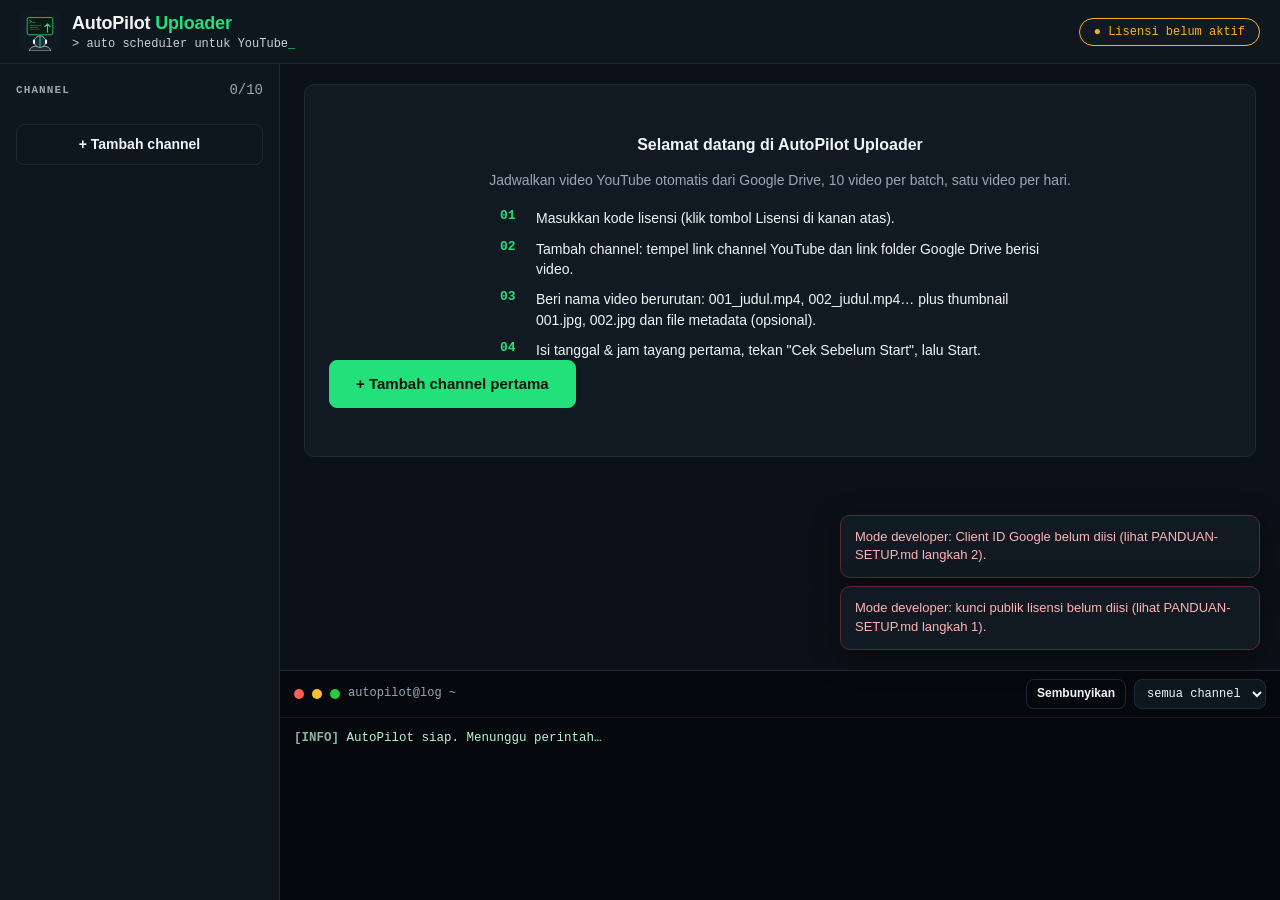
==== index.html @ 2e7df67a "Add files via upload" ====
<!doctype html>
<html lang="id">
<head>
  <meta charset="utf-8">
  <meta name="viewport" content="width=device-width, initial-scale=1, viewport-fit=cover">
  <meta http-equiv="Content-Security-Policy" content="default-src 'self'; script-src 'self' https://accounts.google.com/gsi/client; style-src 'self' https://accounts.google.com/gsi/style; connect-src 'self' https://www.googleapis.com https://content.googleapis.com https://oauth2.googleapis.com https://accounts.google.com https://*.googleusercontent.com; frame-src https://accounts.google.com; img-src 'self' data: https://*.ggpht.com https://*.ytimg.com https://*.googleusercontent.com; object-src 'none'; base-uri 'none'; form-action 'none'">
  <title>AutoPilot Uploader</title>
  <link rel="stylesheet" href="styles.css">
</head>
<body>
  <div id="app" class="app">
    <header class="topbar">
      <div class="brand">
        <span id="logo" class="logo" aria-hidden="true"></span>
        <div>
          <div class="brand-name">AutoPilot <span class="accent">Uploader</span></div>
          <div class="brand-tag mono">&gt; auto scheduler untuk YouTube<span class="cursor">_</span></div>
        </div>
      </div>
      <div class="topbar-right">
        <button id="license-badge" class="badge" type="button">Lisensi</button>
      </div>
    </header>
    <aside class="sidebar" aria-label="Daftar channel">
      <div class="sidebar-head">
        <span class="label">CHANNEL</span>
        <span id="channel-count" class="mono muted"></span>
      </div>
      <nav id="channel-list" class="channel-list"></nav>
      <button id="add-channel" class="btn btn-ghost add-channel" type="button">+ Tambah channel</button>
      <label class="setting-row">
        <input id="open-at-login" type="checkbox">
        <span>Buka otomatis saat Windows menyala (untuk pengingat batch)</span>
      </label>
    </aside>
    <main id="main" class="main"></main>
    <section class="terminal" aria-label="Log proses">
      <div class="terminal-head">
        <span class="dot red"></span><span class="dot amber"></span><span class="dot green"></span>
        <span class="mono muted terminal-title">autopilot@log ~ </span>
        <button id="log-toggle" class="btn btn-ghost log-toggle" type="button" aria-expanded="true" aria-controls="log">Sembunyikan</button>
        <select id="log-filter" class="mono" aria-label="Filter log"></select>
      </div>
      <div id="log" class="log mono" role="log" aria-live="polite"></div>
    </section>
  </div>
  <div id="modal-root"></div>
  <div id="toast-root" class="toast-root" aria-live="assertive"></div>
  <script src="https://accounts.google.com/gsi/client" async></script>
  <script src="app.js"></script>
</body>
</html>
---- styles.css ----
:root {
  --bg: #0B1118;
  --panel: #111A23;
  --panel-2: #0E161E;
  --line: #1E2A36;
  --text: #F2F5F7;
  --muted: #9AA7B4;
  --accent: #22E07A;
  --accent-dim: #0A1A12;
  --warn: #FFB020;
  --error: #FF6B6B;
  --info: #5CC8FF;
  --radius: 10px;
  --mono: "Cascadia Mono", Consolas, "JetBrains Mono", "Courier New", monospace;
  --sans: "Segoe UI", Roboto, "Helvetica Neue", Arial, sans-serif;
}

* { box-sizing: border-box; }
html, body { margin: 0; height: 100%; background: var(--bg); color: var(--text); font: 14px/1.45 var(--sans); }
.mono { font-family: var(--mono); }
.muted { color: var(--muted); }
.accent { color: var(--accent); }
.label { font: 600 11px var(--mono); letter-spacing: .1em; color: var(--muted); }
button, input, select, textarea { font: inherit; color: inherit; }
:focus-visible { outline: 2px solid var(--accent); outline-offset: 2px; }

.app {
  display: grid;
  grid-template-columns: 280px minmax(0, 1fr);
  grid-template-rows: 64px minmax(0, 1fr) 230px;
  grid-template-areas: "top top" "side main" "side term";
  height: 100vh;
}

/* --- topbar --- */
.topbar { grid-area: top; display: flex; align-items: center; justify-content: space-between; padding: 0 20px; border-bottom: 1px solid var(--line); background: var(--panel-2); }
.brand { display: flex; align-items: center; gap: 12px; }
.logo svg { width: 40px; height: 40px; display: block; }
.brand-name { font-weight: 700; font-size: 18px; letter-spacing: -.01em; }
.brand-tag { font-size: 12px; color: #C8D2DB; }
.cursor { color: var(--accent); animation: blink 1s steps(1) infinite; }
@keyframes blink { 50% { opacity: 0; } }
.badge { border: 1px solid var(--line); background: var(--panel); border-radius: 999px; padding: 6px 14px; cursor: pointer; font: 12px var(--mono); }
.badge.ok { border-color: var(--accent); color: var(--accent); }
.badge.bad { border-color: var(--warn); color: var(--warn); }

/* --- sidebar --- */
.sidebar { grid-area: side; display: flex; flex-direction: column; gap: 12px; padding: 16px; border-right: 1px solid var(--line); background: var(--panel-2); overflow: auto; }
.sidebar-head { display: flex; justify-content: space-between; align-items: center; }
.channel-list { display: flex; flex-direction: column; gap: 6px; }
.channel-item { display: flex; align-items: center; gap: 10px; width: 100%; text-align: left; padding: 10px; border-radius: var(--radius); border: 1px solid transparent; background: transparent; cursor: pointer; min-height: 52px; }
.channel-item:hover { background: var(--panel); }
.channel-item.active { background: var(--panel); border-color: var(--line); }
.avatar { width: 32px; height: 32px; border-radius: 50%; background: var(--line); flex: none; object-fit: cover; display: grid; place-items: center; font: 600 13px var(--mono); color: var(--accent); }
.channel-meta { min-width: 0; flex: 1; }
.channel-name { font-weight: 600; white-space: nowrap; overflow: hidden; text-overflow: ellipsis; }
.channel-sub { font: 11px var(--mono); color: var(--muted); }
.status-dot { width: 9px; height: 9px; border-radius: 50%; background: var(--line); flex: none; }
.status-dot.running { background: var(--accent); box-shadow: 0 0 8px var(--accent); animation: pulse 1.2s infinite; }
.status-dot.queued { background: var(--info); }
.status-dot.attention { background: var(--warn); }
@keyframes pulse { 50% { opacity: .4; } }
.add-channel { justify-content: center; }
.setting-row { display: flex; gap: 8px; align-items: flex-start; font-size: 12px; color: var(--muted); margin-top: auto; cursor: pointer; }
.setting-row input { margin-top: 2px; accent-color: var(--accent); }

/* --- main --- */
.main { grid-area: main; overflow: auto; padding: 20px 24px; display: flex; flex-direction: column; gap: 16px; }
.card { background: var(--panel); border: 1px solid var(--line); border-radius: var(--radius); padding: 18px; }
.card h2 { margin: 0 0 4px; font-size: 16px; }
.card h3 { margin: 0 0 12px; font-size: 14px; }
.card-head { display: flex; justify-content: space-between; align-items: flex-start; gap: 12px; flex-wrap: wrap; }
.row { display: flex; gap: 10px; align-items: center; flex-wrap: wrap; }
.grid-2 { display: grid; grid-template-columns: repeat(2, minmax(0, 1fr)); gap: 14px 18px; }
.field { display: flex; flex-direction: column; gap: 6px; }
.field.full { grid-column: 1 / -1; }
.field > span { font-size: 12px; color: var(--muted); }
.hint { font-size: 12px; color: var(--muted); }
input[type=text], input[type=date], input[type=time], select, textarea {
  background: var(--panel-2); border: 1px solid var(--line); border-radius: 8px; padding: 9px 11px; min-height: 40px; width: 100%;
}
textarea { min-height: 84px; resize: vertical; font-family: var(--mono); font-size: 13px; }
input[type=date], input[type=time] { color-scheme: dark; }
.radio-group { display: flex; gap: 8px; flex-wrap: wrap; }
.radio { display: flex; gap: 6px; align-items: center; padding: 8px 12px; border: 1px solid var(--line); border-radius: 8px; cursor: pointer; min-height: 40px; }
.radio input { accent-color: var(--accent); }
.times { display: flex; gap: 8px; flex-wrap: wrap; align-items: center; }
.times input { width: 120px; }

.btn { display: inline-flex; align-items: center; gap: 8px; border-radius: 8px; padding: 9px 16px; min-height: 40px; border: 1px solid var(--line); background: var(--panel-2); cursor: pointer; font-weight: 600; }
.btn:hover:not(:disabled) { border-color: var(--muted); }
.btn:disabled { opacity: .45; cursor: not-allowed; }
.btn-primary { background: var(--accent); color: #04140B; border-color: var(--accent); }
.btn-primary:hover:not(:disabled) { background: #3BEA8C; border-color: #3BEA8C; }
.btn-danger { color: var(--error); border-color: #4A2326; }
.btn-ghost { background: transparent; }
a.btn { color: inherit; text-decoration: none; }
.btn-big { padding: 12px 26px; font-size: 15px; min-height: 48px; }

/* --- preview table --- */
.summary { font-family: var(--mono); font-size: 13px; padding: 10px 12px; border-radius: 8px; background: var(--panel-2); border: 1px solid var(--line); }
.issues { list-style: none; margin: 10px 0 0; padding: 0; display: flex; flex-direction: column; gap: 6px; }
.issue { font-size: 13px; padding: 8px 10px; border-radius: 8px; border: 1px solid var(--line); }
.issue.error { border-color: #5A2A2D; color: #FFB3B3; background: #1E1214; }
.issue.warning { border-color: #4D3A12; color: #FFD58A; background: #1B160B; }
.table-wrap { overflow-x: auto; margin-top: 12px; border: 1px solid var(--line); border-radius: 8px; }
table { width: 100%; border-collapse: collapse; font-size: 13px; }
th, td { text-align: left; padding: 9px 12px; border-bottom: 1px solid var(--line); vertical-align: top; }
th { font: 600 11px var(--mono); letter-spacing: .08em; color: var(--muted); background: var(--panel-2); }
tr:last-child td { border-bottom: 0; }
.ok-mark { color: var(--accent); }
.warn-mark { color: var(--warn); }
.err-mark { color: var(--error); }
.cell-title { max-width: 360px; }
.small { font-size: 12px; }

/* --- progress --- */
.progress { height: 10px; border-radius: 999px; background: var(--panel-2); border: 1px solid var(--line); overflow: hidden; }
.progress > div { height: 100%; background: var(--accent); width: 0; transition: width .3s; }
.progress-label { font: 12px var(--mono); color: var(--muted); }

/* --- terminal --- */
.terminal { grid-area: term; display: flex; flex-direction: column; border-top: 1px solid var(--line); background: #05090D; min-height: 0; }
.terminal-head { display: flex; align-items: center; gap: 8px; padding: 8px 14px; border-bottom: 1px solid #101820; }
.terminal-title { font-size: 12px; flex: 1; }
.terminal-head select { width: auto; min-height: 30px; padding: 4px 8px; font-size: 12px; }
.dot { width: 10px; height: 10px; border-radius: 50%; }
.dot.red { background: #FF5F57; } .dot.amber { background: #FEBC2E; } .dot.green { background: #28C840; }
.log { flex: 1; overflow: auto; padding: 10px 14px; font-size: 12.5px; line-height: 1.6; color: #B8F5CF; white-space: pre-wrap; word-break: break-word; }
.log-line .t { color: #4F6B5A; }
.log-line .lv { font-weight: 700; }
.log-line .ch { color: #7FA38C; }
.lv-ok, .lv-done { color: var(--accent); }
.lv-up { color: var(--info); }
.lv-wait { color: #C9A8FF; }
.lv-warn { color: var(--warn); }
.lv-error { color: var(--error); }
.lv-info { color: #8FB3A0; }

/* --- modal & toast --- */
.modal-backdrop { position: fixed; inset: 0; background: rgba(2, 6, 10, .72); display: grid; place-items: center; padding: 20px; z-index: 10; }
.modal { width: min(560px, 100%); background: var(--panel); border: 1px solid var(--line); border-radius: 14px; padding: 22px; display: flex; flex-direction: column; gap: 14px; }
.modal h2 { margin: 0; font-size: 18px; }
.modal-actions { display: flex; justify-content: flex-end; gap: 10px; }
.toast-root { position: fixed; right: 20px; bottom: 250px; display: flex; flex-direction: column; gap: 8px; z-index: 20; }
.toast { max-width: 420px; padding: 12px 14px; border-radius: 10px; border: 1px solid var(--line); background: var(--panel); font-size: 13px; box-shadow: 0 8px 30px rgba(0,0,0,.4); }
.toast.error { border-color: #5A2A2D; color: #FFB3B3; }
.toast.ok { border-color: #1D5A38; color: #B8F5CF; }

.empty { text-align: center; padding: 48px 24px; }
.steps { text-align: left; max-width: 560px; margin: 18px auto 0; display: flex; flex-direction: column; gap: 10px; counter-reset: s; padding: 0; list-style: none; }
.steps li { counter-increment: s; display: flex; gap: 12px; align-items: flex-start; }
.steps li::before { content: counter(s, decimal-leading-zero); font: 700 13px var(--mono); color: var(--accent); min-width: 24px; }

@media (max-width: 1100px) { .grid-2 { grid-template-columns: minmax(0, 1fr); } }

/* --- log bisa dilipat --- */
.log-toggle { min-height: 30px; padding: 4px 10px; font-size: 12px; }
.app.log-collapsed { grid-template-rows: 64px minmax(0, 1fr) 46px; }
.app.log-collapsed .log { display: none; }

/* --- HP (Android) --- */
@media (max-width: 760px) {
  html, body { font-size: 15px; }
  .app {
    grid-template-columns: minmax(0, 1fr);
    grid-template-rows: auto auto minmax(0, 1fr) 38vh;
    grid-template-areas: "top" "side" "main" "term";
    height: 100dvh;
    padding-top: env(safe-area-inset-top);
    padding-bottom: env(safe-area-inset-bottom);
  }
  .app.log-collapsed { grid-template-rows: auto auto minmax(0, 1fr) 46px; }
  .topbar { padding: 10px 14px; gap: 8px; }
  .logo svg { width: 34px; height: 34px; }
  .brand-name { font-size: 16px; }
  .brand-tag { display: none; }
  .badge { padding: 6px 10px; font-size: 11px; max-width: 46vw; overflow: hidden; text-overflow: ellipsis; white-space: nowrap; }
  .sidebar { flex-direction: row; align-items: center; gap: 8px; padding: 10px 12px; border-right: 0; border-bottom: 1px solid var(--line); overflow-x: auto; overflow-y: hidden; }
  .sidebar-head, .setting-row, .terminal-title { display: none; }
  .sidebar { scrollbar-width: none; }
  .sidebar::-webkit-scrollbar { display: none; }
  .terminal-head { justify-content: flex-start; }
  .terminal-head .dot { flex: none; }
  .log-toggle { white-space: nowrap; margin-left: auto; }
  .channel-list { flex-direction: row; gap: 8px; }
  .channel-item { width: auto; max-width: 70vw; border-color: var(--line); padding: 8px 12px; min-height: 48px; flex: none; }
  .channel-sub { display: none; }
  .add-channel { flex: none; min-height: 48px; white-space: nowrap; }
  .main { padding: 12px; gap: 12px; }
  .card { padding: 14px; }
  .card-head > .row { width: 100%; }
  .card-head > .row .btn { flex: 1; justify-content: center; }
  .btn-big { width: 100%; justify-content: center; }
  .table-wrap { border: 0; }
  table, thead, tbody, tr, td { display: block; width: 100%; }
  thead { display: none; }
  tr { border: 1px solid var(--line); border-radius: 8px; margin-bottom: 8px; padding: 6px 0; background: var(--panel-2); }
  td { border: 0; padding: 4px 12px; display: grid; grid-template-columns: 88px minmax(0, 1fr); gap: 8px; }
  td::before { content: attr(data-label); font: 600 11px var(--mono); color: var(--muted); letter-spacing: .06em; text-transform: uppercase; }
  .cell-title { max-width: none; }
  .times input { width: 110px; }
  .modal { padding: 18px; }
  .modal-backdrop { align-items: end; padding: 0; }
  .modal { width: 100%; border-radius: 16px 16px 0 0; padding-bottom: calc(18px + env(safe-area-inset-bottom)); }
  .toast-root { left: 12px; right: 12px; bottom: calc(40vh + 8px); }
  .toast { max-width: none; }
  .terminal-head { padding: 6px 10px; }
  .terminal-head select { max-width: 38vw; }
  .log { font-size: 11.5px; padding: 8px 10px; }
}
.cell-title .hint { word-break: break-all; }

/* --- banner perbarui izin Google (versi web) --- */
.renew-banner { position: fixed; left: 12px; right: 12px; top: calc(12px + env(safe-area-inset-top)); z-index: 30; display: flex; gap: 10px; align-items: center; flex-wrap: wrap; padding: 14px; border-radius: 12px; border: 1px solid var(--warn); background: #1B160B; color: #FFD58A; box-shadow: 0 10px 40px rgba(0,0,0,.5); }
.renew-banner > div { flex: 1 1 240px; }
/* --- pita mode demo (di atas konten, tidak menutupi tombol) --- */
.demo-ribbon { font: 600 11px/1.5 var(--mono); letter-spacing: .04em; color: #FFD58A; background: #1B160B; border: 1px solid #4D3A12; border-radius: 8px; padding: 8px 12px; }
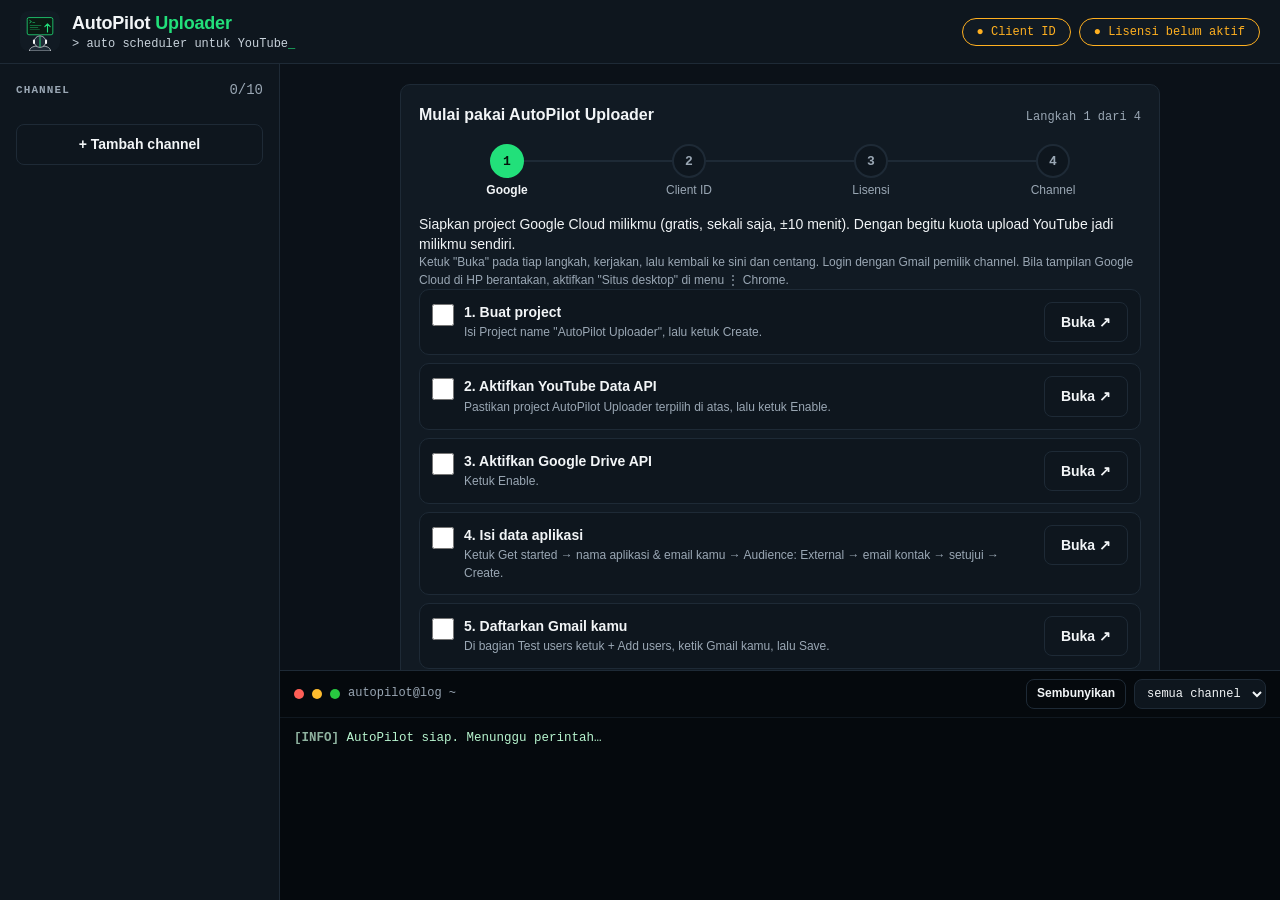
==== commit 2d300f15: "Add files via upload" ====
--- a/index.html
+++ b/index.html
@@ -18,6 +18,7 @@
         </div>
       </div>
       <div class="topbar-right">
+        <button id="google-badge" class="badge" type="button" hidden>Google</button>
         <button id="license-badge" class="badge" type="button">Lisensi</button>
       </div>
     </header>
--- a/styles.css
+++ b/styles.css
@@ -76,6 +76,7 @@
 .field.full { grid-column: 1 / -1; }
 .field > span { font-size: 12px; color: var(--muted); }
 .hint { font-size: 12px; color: var(--muted); }
+.steps-mini { margin: 4px 0 8px; padding-left: 18px; display: grid; gap: 4px; }
 input[type=text], input[type=date], input[type=time], select, textarea {
   background: var(--panel-2); border: 1px solid var(--line); border-radius: 8px; padding: 9px 11px; min-height: 40px; width: 100%;
 }
@@ -216,3 +217,87 @@
 .renew-banner > div { flex: 1 1 240px; }
 /* --- pita mode demo (di atas konten, tidak menutupi tombol) --- */
 .demo-ribbon { font: 600 11px/1.5 var(--mono); letter-spacing: .04em; color: #FFD58A; background: #1B160B; border: 1px solid #4D3A12; border-radius: 8px; padding: 8px 12px; }
+.topbar-right { display: flex; gap: 8px; align-items: center; min-width: 0; }
+@media (max-width: 760px) { .topbar-right { gap: 6px; } .topbar-right .badge { max-width: 38vw; } }
+
+/* --- wizard Mulai --- */
+.wizard { display: flex; flex-direction: column; gap: 14px; max-width: 760px; width: 100%; margin: 0 auto; }
+.wizard p { margin: 0; }
+.wiz-top { display: flex; justify-content: space-between; align-items: baseline; gap: 8px; flex-wrap: wrap; }
+.stepper { list-style: none; margin: 0; padding: 0; display: grid; grid-auto-flow: column; grid-auto-columns: 1fr; gap: 6px; }
+.stepper li { display: flex; flex-direction: column; align-items: center; gap: 4px; font-size: 12px; color: var(--muted); position: relative; }
+.stepper li::before { content: ""; position: absolute; top: 16px; left: -50%; right: 50%; height: 2px; background: var(--line); z-index: 0; }
+.stepper li:first-child::before { display: none; }
+.stepper li.done::before, .stepper li.now::before { background: var(--accent); }
+.step-dot { position: relative; z-index: 1; width: 34px; height: 34px; border-radius: 50%; border: 2px solid var(--line); background: var(--panel-2); font: 700 13px var(--mono); cursor: pointer; }
+.stepper li.done .step-dot { border-color: var(--accent); color: var(--accent); }
+.stepper li.now .step-dot { border-color: var(--accent); background: var(--accent); color: #04140B; }
+.stepper li.now { color: var(--text); font-weight: 600; }
+.tasks { list-style: none; margin: 0; padding: 0; display: flex; flex-direction: column; gap: 8px; }
+.task { display: grid; grid-template-columns: auto minmax(0, 1fr) auto; gap: 10px; align-items: start; padding: 12px; border: 1px solid var(--line); border-radius: 10px; background: var(--panel-2); }
+.task.done { border-color: #1D5E3A; }
+.task.done .task-title { color: var(--accent); }
+.task-check input { width: 22px; height: 22px; accent-color: var(--accent); margin: 2px 0 0; }
+.task-title { font-weight: 600; margin-bottom: 2px; }
+.task-open { white-space: nowrap; }
+.origin-row { margin-top: 8px; flex-wrap: nowrap; }
+.two-logins { display: grid; grid-template-columns: 1fr 1fr; gap: 8px; }
+.two-logins > div { border: 1px solid var(--line); border-radius: 10px; padding: 10px 12px; background: var(--panel-2); }
+.wiz-actions { justify-content: flex-end; }
+.wiz-back { display: flex; justify-content: flex-start; }
+
+/* --- halaman channel --- */
+.alert { display: flex; gap: 12px; align-items: center; justify-content: space-between; flex-wrap: wrap; border-color: #4D3A12; background: #1B160B; color: #FFD58A; }
+.alert-inline { display: flex; gap: 10px; align-items: center; justify-content: space-between; flex-wrap: wrap; margin-top: 12px; padding: 10px 12px; border-radius: 8px; border: 1px solid #4D3A12; background: #1B160B; color: #FFD58A; }
+.ch-title { display: flex; align-items: center; gap: 12px; }
+.ch-title .avatar { width: 40px; height: 40px; }
+.ch-meta { flex: 1; min-width: 0; }
+.ch-meta h2 { white-space: nowrap; overflow: hidden; text-overflow: ellipsis; }
+.menu { position: relative; }
+.menu > summary { list-style: none; min-width: 44px; justify-content: center; font-size: 18px; }
+.menu > summary::-webkit-details-marker { display: none; }
+.menu-list { position: absolute; right: 0; top: calc(100% + 6px); z-index: 10; display: flex; flex-direction: column; gap: 4px; min-width: 230px; padding: 6px; border: 1px solid var(--line); border-radius: 10px; background: var(--panel); box-shadow: 0 10px 30px rgba(0,0,0,.45); }
+.menu-list .btn { justify-content: flex-start; width: 100%; text-decoration: none; }
+.schedule { display: flex; flex-direction: column; gap: 14px; }
+.big-status { font-size: 16px; font-weight: 600; }
+.note { font-size: 13px; color: #FFD58A; background: #1B160B; border: 1px solid #4D3A12; border-radius: 8px; padding: 10px 12px; }
+.segmented { display: flex; gap: 8px; }
+.seg { flex: 1; min-height: 44px; border-radius: 8px; border: 1px solid var(--line); background: var(--panel-2); font-weight: 600; cursor: pointer; }
+.seg.on { border-color: var(--accent); background: var(--accent-dim); color: var(--accent); }
+.segmented.need .seg { border-color: var(--warn); }
+.schedule > .btn-big { width: 100%; justify-content: center; min-height: 52px; font-size: 16px; }
+.center { text-align: center; }
+.counts { margin: 4px 0; }
+.vlist { list-style: none; margin: 8px 0 0; padding: 0; display: flex; flex-direction: column; gap: 6px; max-height: 46vh; overflow: auto; }
+.vrow { display: flex; gap: 10px; padding: 8px 10px; border: 1px solid var(--line); border-radius: 8px; background: var(--panel-2); }
+.vrow.err { border-color: #5E2626; }
+.vrow.warn { border-color: #4D3A12; }
+.vno { color: var(--accent); font-weight: 700; }
+.vmain { min-width: 0; flex: 1; }
+.vtitle { font-weight: 600; overflow-wrap: anywhere; }
+.advanced > summary { cursor: pointer; font-weight: 600; list-style: none; }
+.advanced > summary::before { content: "▸ "; color: var(--accent); }
+.advanced[open] > summary::before { content: "▾ "; }
+.adv-form { margin-top: 14px; display: flex; flex-direction: column; gap: 14px; }
+@media (max-width: 760px) {
+  .two-logins { grid-template-columns: 1fr; }
+  .task { grid-template-columns: auto minmax(0, 1fr); }
+  .task-open { grid-column: 2; justify-self: start; }
+  .stepper li span { font-size: 11px; }
+  .wiz-actions .btn-big { width: 100%; }
+  .grid-2 { grid-template-columns: minmax(0, 1fr); }
+}
+.badge .short { display: none; }
+@media (max-width: 760px) {
+  .badge .full { display: none; }
+  .badge .short { display: inline; }
+  .topbar-right .badge { max-width: none; }
+  .toast-root { top: calc(10px + env(safe-area-inset-top)); bottom: auto; }
+  .app.no-channels .sidebar { display: none; }
+  .app.no-channels { grid-template-rows: auto 0 minmax(0, 1fr) 38vh; }
+  .app.no-channels.log-collapsed { grid-template-rows: auto 0 minmax(0, 1fr) 46px; }
+}
+@media (max-width: 760px) {
+  .app.no-channels .topbar-right { display: none; }
+  .topbar-right .badge { flex: none; }
+}
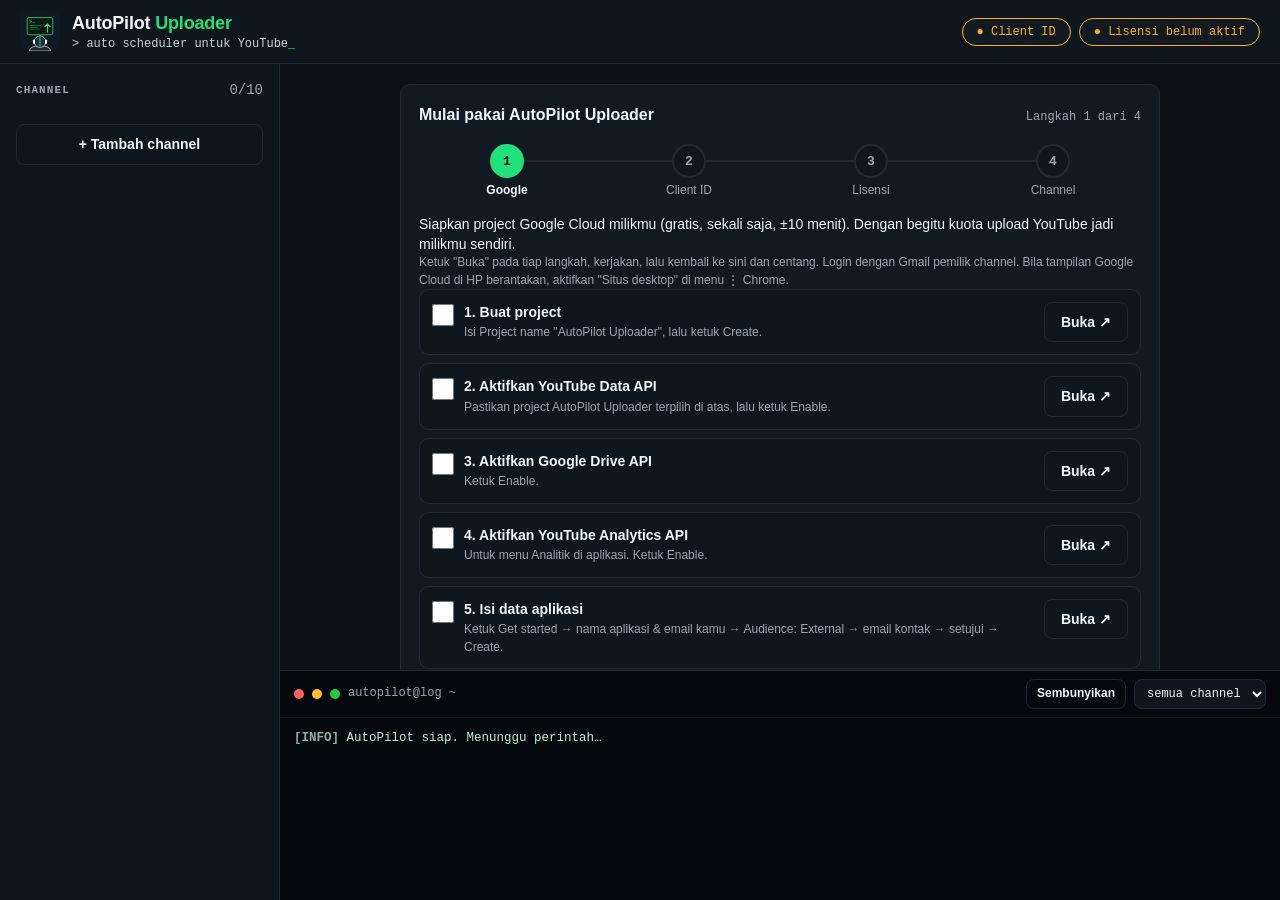
==== commit 3bf7c678: "Add files via upload" ====
--- a/index.html
+++ b/index.html
@@ -3,7 +3,7 @@
 <head>
   <meta charset="utf-8">
   <meta name="viewport" content="width=device-width, initial-scale=1, viewport-fit=cover">
-  <meta http-equiv="Content-Security-Policy" content="default-src 'self'; script-src 'self' https://accounts.google.com/gsi/client; style-src 'self' https://accounts.google.com/gsi/style; connect-src 'self' https://www.googleapis.com https://content.googleapis.com https://oauth2.googleapis.com https://accounts.google.com https://*.googleusercontent.com; frame-src https://accounts.google.com; img-src 'self' data: https://*.ggpht.com https://*.ytimg.com https://*.googleusercontent.com; object-src 'none'; base-uri 'none'; form-action 'none'">
+  <meta http-equiv="Content-Security-Policy" content="default-src 'self'; script-src 'self' https://accounts.google.com/gsi/client; style-src 'self' https://accounts.google.com/gsi/style; connect-src 'self' https://www.googleapis.com https://youtubeanalytics.googleapis.com https://content.googleapis.com https://oauth2.googleapis.com https://accounts.google.com https://*.googleusercontent.com; frame-src https://accounts.google.com; img-src 'self' data: https://*.ggpht.com https://*.ytimg.com https://*.googleusercontent.com; object-src 'none'; base-uri 'none'; form-action 'none'">
   <title>AutoPilot Uploader</title>
   <link rel="stylesheet" href="styles.css">
 </head>
--- a/styles.css
+++ b/styles.css
@@ -301,3 +301,165 @@
   .app.no-channels .topbar-right { display: none; }
   .topbar-right .badge { flex: none; }
 }
+
+/* --- tab Jadwal / Analitik --- */
+.tabs { display: flex; gap: 6px; padding: 4px; border: 1px solid var(--line); border-radius: 12px; background: var(--panel); }
+.tab { flex: 1; min-height: 44px; border: 0; border-radius: 8px; background: transparent; color: var(--muted); font: 600 15px var(--sans); cursor: pointer; }
+.tab.on { background: var(--accent-dim); color: var(--accent); box-shadow: inset 0 0 0 1px #1D5E3A; }
+
+/* --- analitik --- */
+.analytics { display: flex; flex-direction: column; gap: 16px; }
+.an-head { display: flex; gap: 8px; align-items: center; }
+.an-head .period { flex: 1; }
+.an-head .seg { min-height: 40px; }
+.an-loading { padding: 40px 0; text-align: center; }
+.an-setup { display: flex; flex-direction: column; gap: 10px; }
+.an-setup p { margin: 0; }
+.an-body { display: flex; flex-direction: column; gap: 18px; }
+.kpis { display: grid; grid-template-columns: repeat(3, minmax(0, 1fr)); gap: 8px; }
+.kpi { border: 1px solid var(--line); border-radius: 10px; padding: 10px 12px; background: var(--panel-2); min-width: 0; }
+.kpi-label { font-size: 12px; color: var(--muted); }
+.kpi-value { font-size: 22px; font-weight: 700; color: var(--text); margin-top: 2px; white-space: nowrap; overflow: hidden; text-overflow: ellipsis; }
+.kpi-sub { font-size: 11px; color: var(--muted); margin-top: 2px; }
+.kpis.small .kpi-value { font-size: 17px; }
+.an-section { display: flex; flex-direction: column; gap: 8px; }
+.an-section h3 { margin: 0; font-size: 14px; color: var(--muted); font-weight: 600; text-transform: uppercase; letter-spacing: .04em; }
+.chart-wrap { position: relative; }
+.chart { display: block; max-width: 100%; touch-action: pan-y; }
+.chart-wrap { min-height: 170px; }
+.chart .grid { stroke: var(--line); stroke-width: 1; }
+.chart .axis { fill: var(--muted); font: 12px var(--mono); }
+.chart .area { fill: var(--accent); fill-opacity: .10; }
+.chart .line { fill: none; stroke: var(--accent); stroke-width: 2; stroke-linejoin: round; stroke-linecap: round; }
+.chart .guide { stroke: var(--muted); stroke-width: 1; stroke-dasharray: 3 3; }
+.chart .dot { fill: var(--accent); stroke: var(--panel); stroke-width: 2; }
+.chart-tip { position: absolute; top: 2px; transform: translateX(-50%); padding: 6px 10px; border-radius: 8px; border: 1px solid var(--line); background: var(--bg); color: var(--text); font: 12px var(--sans); white-space: nowrap; pointer-events: none; box-shadow: 0 6px 20px rgba(0,0,0,.4); }
+.top-list { list-style: none; margin: 0; padding: 0; display: flex; flex-direction: column; gap: 8px; }
+.top-item { display: grid; grid-template-columns: 20px 64px minmax(0, 1fr); gap: 10px; align-items: center; }
+.top-rank { color: var(--muted); text-align: right; }
+.top-thumb { width: 64px; height: 36px; border-radius: 6px; object-fit: cover; background: var(--panel-2); border: 1px solid var(--line); }
+.top-main { min-width: 0; display: flex; flex-direction: column; gap: 4px; }
+.top-title { font-weight: 600; white-space: nowrap; overflow: hidden; text-overflow: ellipsis; }
+.top-bar { height: 4px; border-radius: 2px; background: var(--line); overflow: hidden; }
+.top-bar-fill { height: 100%; border-radius: 2px; background: var(--accent); }
+
+/* --- persetujuan pedoman --- */
+.policy-list { display: flex; flex-direction: column; gap: 8px; }
+.policy-item { display: grid; grid-template-columns: 22px minmax(0, 1fr); gap: 10px; align-items: start; padding: 10px 12px; border: 1px solid var(--line); border-radius: 10px; background: var(--panel-2); cursor: pointer; }
+.policy-item input { width: 20px; height: 20px; margin: 1px 0 0; accent-color: var(--accent); }
+
+@media (max-width: 760px) {
+  .kpis { grid-template-columns: repeat(2, minmax(0, 1fr)); }
+  .kpis.small { grid-template-columns: repeat(3, minmax(0, 1fr)); }
+  .kpis.small .kpi-value { font-size: 15px; }
+  .kpi-value { font-size: 20px; }
+}
+
+/* --- mini YT Studio --- */
+.stack { display: flex; flex-direction: column; gap: 12px; }
+.tabs.scroll { overflow-x: auto; scrollbar-width: none; -webkit-overflow-scrolling: touch; }
+.tabs.scroll::-webkit-scrollbar { display: none; }
+.tabs.scroll .tab { flex: 0 0 auto; padding: 0 14px; white-space: nowrap; }
+.subnav .seg { min-height: 40px; }
+.thumb-box { position: relative; overflow: hidden; flex: none; }
+.thumb-box img { width: 100%; height: 100%; object-fit: cover; display: block; }
+.thumb-badge { position: absolute; right: 3px; bottom: 3px; padding: 1px 4px; border-radius: 4px; background: rgba(0,0,0,.8); color: #fff; font-size: 10px; }
+.chips { display: flex; gap: 6px; flex-wrap: wrap; }
+.chip { min-height: 36px; padding: 0 14px; border-radius: 999px; border: 1px solid var(--line); background: var(--panel-2); color: var(--muted); font: 600 13px var(--sans); cursor: pointer; }
+.chip.on { border-color: var(--accent); color: var(--accent); background: var(--accent-dim); }
+.an-head input[type=search] { flex: 1; min-width: 0; }
+.vlist2 { list-style: none; margin: 0; padding: 0; display: flex; flex-direction: column; gap: 6px; }
+.vrow2 { width: 100%; display: grid; grid-template-columns: 128px minmax(0, 1fr); gap: 12px; align-items: start; padding: 8px; border: 1px solid var(--line); border-radius: 10px; background: var(--panel-2); color: var(--text); text-align: left; cursor: pointer; font: inherit; }
+.vrow2:hover { border-color: #2B3B4B; }
+.vthumb { width: 128px; height: 72px; border-radius: 8px; background: var(--panel); border: 1px solid var(--line); }
+.vthumb.big { width: 100%; height: auto; aspect-ratio: 16 / 9; }
+.vinfo { min-width: 0; display: flex; flex-direction: column; gap: 4px; }
+.vtitle2 { font-weight: 600; line-height: 1.3; display: -webkit-box; -webkit-line-clamp: 2; -webkit-box-orient: vertical; overflow: hidden; }
+.vis { font-size: 12px; color: var(--muted); }
+.vis.pub { color: #8BE3B4; } .vis.sched { color: #FFD58A; } .vis.prv { color: #C9D1D9; } .vis.unl { color: #9FD3FF; }
+.vstats { display: flex; gap: 10px; flex-wrap: wrap; font-size: 12px; color: var(--muted); }
+.link-list { display: flex; flex-direction: column; gap: 6px; }
+.link-list .btn { justify-content: flex-start; text-decoration: none; }
+.btn.small { min-height: 32px; padding: 4px 10px; font-size: 13px; text-decoration: none; }
+.live-dot-label { flex: 1; display: flex; align-items: center; gap: 8px; font-size: 13px; color: var(--muted); }
+.live-dot { width: 10px; height: 10px; border-radius: 50%; background: #FF4E45; box-shadow: 0 0 0 0 rgba(255,78,69,.6); animation: pulse 2s infinite; }
+@keyframes pulse { 0% { box-shadow: 0 0 0 0 rgba(255,78,69,.55); } 70% { box-shadow: 0 0 0 8px rgba(255,78,69,0); } 100% { box-shadow: 0 0 0 0 rgba(255,78,69,0); } }
+@media (prefers-reduced-motion: reduce) { .live-dot { animation: none; } }
+.bars { height: 84px; display: flex; align-items: flex-end; gap: 2px; padding: 4px 0; border-bottom: 1px solid var(--line); }
+.bar { flex: 1; min-width: 2px; border-radius: 2px 2px 0 0; background: var(--accent); }
+.bar.nil { background: var(--line); }
+.bars-axis { display: flex; justify-content: space-between; font-size: 11px; color: var(--muted); margin-top: 4px; }
+.dash-grid { display: grid; grid-template-columns: repeat(2, minmax(0, 1fr)); gap: 12px; }
+.dash { display: flex; flex-direction: column; gap: 10px; min-width: 0; }
+.dash-head { display: flex; justify-content: space-between; align-items: center; gap: 8px; }
+.dash-head h3 { margin: 0; font-size: 14px; color: var(--muted); text-transform: uppercase; letter-spacing: .04em; }
+.top-item.no-rank { grid-template-columns: 64px minmax(0, 1fr); }
+.clist { list-style: none; margin: 0; padding: 0; display: flex; flex-direction: column; gap: 10px; }
+.citem { display: grid; grid-template-columns: 36px minmax(0, 1fr); gap: 10px; }
+.cavatar { width: 36px; height: 36px; border-radius: 50%; object-fit: cover; background: var(--panel-2); display: grid; place-items: center; font-weight: 700; color: var(--accent); border: 1px solid var(--line); }
+.cmain { min-width: 0; display: flex; flex-direction: column; gap: 3px; }
+.chead { font-size: 13px; }
+.ctext { white-space: pre-wrap; overflow-wrap: anywhere; }
+.cvideo { font-size: 12px; overflow: hidden; text-overflow: ellipsis; white-space: nowrap; }
+.cactions { display: flex; align-items: center; gap: 10px; }
+@media (max-width: 760px) {
+  .dash-grid { grid-template-columns: minmax(0, 1fr); }
+  .vrow2 { grid-template-columns: 112px minmax(0, 1fr); }
+  .vthumb { width: 112px; height: 63px; }
+}
+.tabs { flex: none; }
+#main > * { flex-shrink: 0; }
+input[type=search] { width: 100%; min-height: 44px; padding: 10px 12px; border-radius: 8px; border: 1px solid var(--line); background: var(--panel-2); color: var(--text); font: inherit; }
+input[type=search]::placeholder { color: var(--muted); }
+.vrev { color: #8BE3B4; }
+
+/* --- kelola channel (Tahap 2) --- */
+input[type=datetime-local] { width: 100%; min-height: 44px; padding: 10px 12px; border-radius: 8px; border: 1px solid var(--line); background: var(--panel-2); color: var(--text); color-scheme: dark; }
+.modal { max-height: calc(100dvh - 40px); overflow-y: auto; }
+@media (max-width: 720px) { .modal { max-height: 92dvh; } }
+.act-grid { display: grid; grid-template-columns: 1fr 1fr; gap: 8px; }
+.act-grid .btn { justify-content: center; }
+.segmented.wrap { flex-wrap: wrap; }
+.segmented.wrap .seg { flex: 1 1 calc(50% - 8px); padding: 0 8px; }
+.seg:disabled { opacity: .4; cursor: not-allowed; }
+.lbl-row { display: flex; justify-content: space-between; gap: 8px; }
+.count { font-size: 11px; color: var(--muted); }
+.count.over { color: var(--error); font-weight: 700; }
+.alert-inline.danger { border-color: #4A2326; background: #1E0F11; color: #FFB4B4; margin-top: 0; }
+.danger-text { color: var(--error); }
+.grow { flex: 1; min-width: 0; }
+.row.end { justify-content: flex-end; }
+.cactions { flex-wrap: wrap; gap: 6px 8px; }
+.reply-box { display: flex; flex-direction: column; gap: 8px; margin-top: 8px; }
+.reply-ta { min-height: 64px; font-family: var(--sans); font-size: 14px; }
+.clist.replies { margin: 10px 0 0; padding-left: 12px; border-left: 2px solid var(--line); gap: 12px; }
+.clist.replies .cavatar { width: 28px; height: 28px; }
+.clist.replies .citem { grid-template-columns: 28px minmax(0, 1fr); }
+.badge-mine { margin-left: 6px; font-size: 11px; padding: 1px 6px; border-radius: 999px; background: var(--accent-dim); color: var(--accent); }
+.plist { list-style: none; margin: 0; padding: 0; display: flex; flex-direction: column; gap: 8px; }
+.pitem { display: grid; grid-template-columns: 18px 64px minmax(0, 1fr) auto; gap: 10px; align-items: center; }
+.pitem .top-title { white-space: normal; display: -webkit-box; -webkit-line-clamp: 2; -webkit-box-orient: vertical; font-size: 14px; }
+.self-start { align-self: flex-start; }
+.pick-list { list-style: none; margin: 0; padding: 0; max-height: 50dvh; overflow-y: auto; display: flex; flex-direction: column; gap: 4px; }
+.pick { display: flex; gap: 10px; align-items: flex-start; padding: 8px; border-radius: 8px; border: 1px solid var(--line); background: var(--panel-2); cursor: pointer; }
+.pick input { margin-top: 3px; accent-color: var(--accent); width: 18px; height: 18px; flex: none; }
+.clamp2 { display: -webkit-box; -webkit-line-clamp: 2; -webkit-box-orient: vertical; overflow: hidden; }
+
+/* --- penyesuaian channel & bahasa (Tahap 3) --- */
+.act-grid .btn-danger { grid-column: 1 / -1; }
+.grid2 { display: grid; grid-template-columns: 1fr 1fr; gap: 10px; }
+@media (max-width: 480px) { .grid2 { grid-template-columns: minmax(0, 1fr); } }
+.dash > .field, .dash > .hint, .dash > .row, .dash > .grid2, .dash > .segmented, .dash > .stack, .dash > .link-list, .dash > .btn, .dash > .banner-prev { margin-top: 10px; }
+.dash > .btn { align-self: flex-start; }
+.card.dash { display: flex; flex-direction: column; }
+.banner-prev { width: 100%; aspect-ratio: 16 / 4; object-fit: cover; border-radius: 10px; border: 1px solid var(--line); background: var(--panel-2); }
+.banner-prev.empty { display: grid; place-items: center; color: var(--muted); font-size: 13px; }
+.num-in { width: 84px; min-height: 40px; padding: 8px 10px; border-radius: 8px; border: 1px solid var(--line); background: var(--panel-2); color: var(--text); }
+.loc-list { display: flex; flex-direction: column; gap: 10px; }
+.loc-item { display: flex; flex-direction: column; gap: 8px; padding: 12px; border: 1px solid var(--line); border-radius: 10px; background: var(--panel-2); }
+.loc-item input[type=text], .loc-item textarea { background: var(--panel); }
+.sub-h { margin: 6px 0 0; font-size: 14px; color: var(--muted); text-transform: uppercase; letter-spacing: .04em; }
+.cap-list { list-style: none; margin: 0; padding: 0; display: flex; flex-direction: column; gap: 6px; }
+.cap-item { display: flex; align-items: center; gap: 6px; padding: 8px 10px; border: 1px solid var(--line); border-radius: 8px; background: var(--panel-2); }
+.cap-up { display: flex; flex-direction: column; gap: 8px; }
+.cap-up .btn { align-self: flex-start; }
